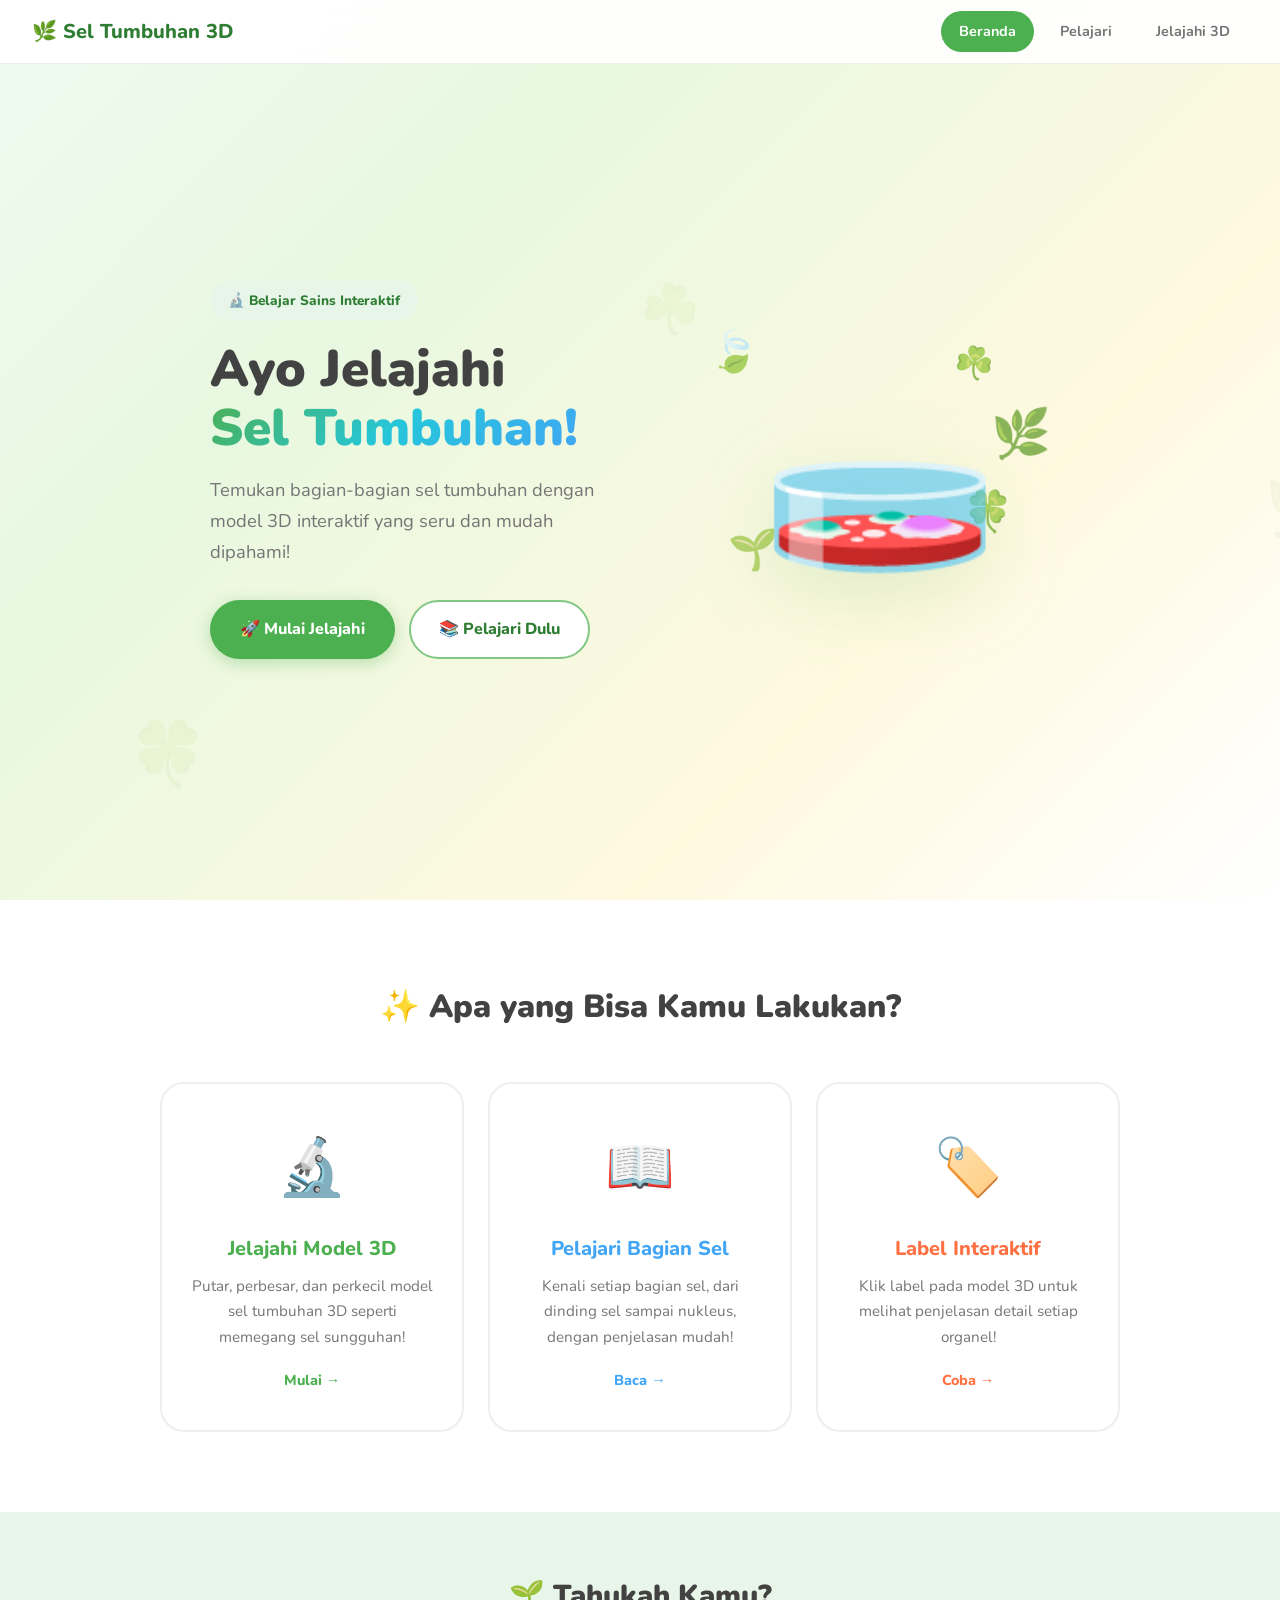
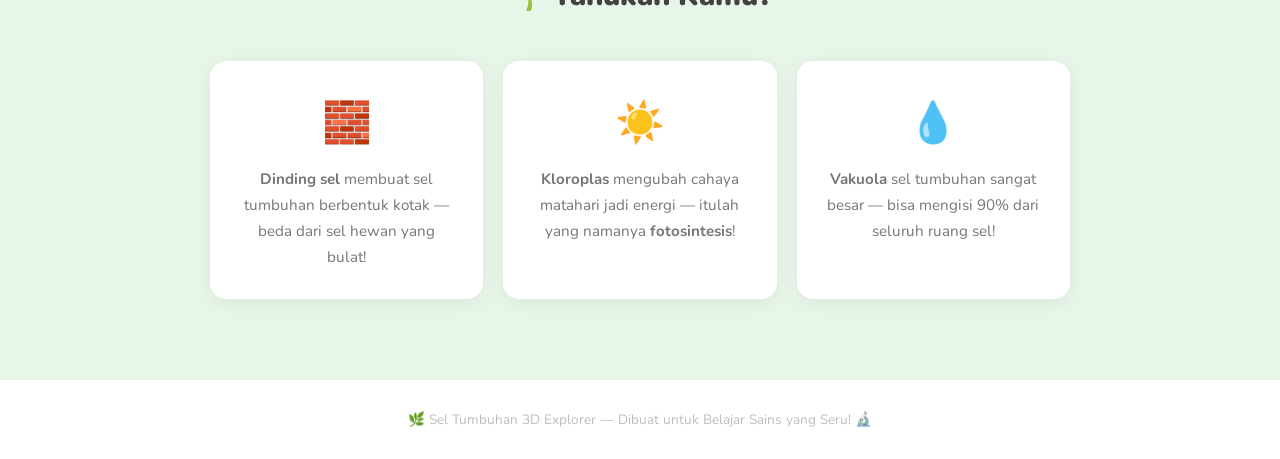
==== index.html @ b7b5b482 "done" ====
<!DOCTYPE html>
<html lang="id">
<head>
  <meta charset="UTF-8">
  <meta name="viewport" content="width=device-width, initial-scale=1.0">
  <title>Sel Tumbuhan 3D - Petualangan Sains</title>
  <link rel="stylesheet" href="style.css">
</head>
<body class="page-landing">

  <!-- Navbar -->
  <nav class="navbar">
    <a href="index.html" class="nav-brand">🌿 Sel Tumbuhan 3D</a>
    <div class="nav-links" id="navLinks">
      <a href="index.html" class="active">Beranda</a>
      <a href="info.html">Pelajari</a>
      <a href="viewer.html">Jelajahi 3D</a>
    </div>
    <button class="nav-hamburger" onclick="document.getElementById('navLinks').classList.toggle('open')">☰</button>
  </nav>

  <!-- Hero -->
  <section class="hero">
    <div class="hero-content">
      <div class="hero-badge">🔬 Belajar Sains Interaktif</div>
      <h1>Ayo Jelajahi<br><span class="text-gradient">Sel Tumbuhan!</span></h1>
      <p>Temukan bagian-bagian sel tumbuhan dengan model 3D interaktif yang seru dan mudah dipahami!</p>
      <div class="hero-buttons">
        <a href="viewer.html" class="btn btn-primary">🚀 Mulai Jelajahi</a>
        <a href="info.html" class="btn btn-secondary">📚 Pelajari Dulu</a>
      </div>
    </div>
    <div class="hero-visual">
      <div class="leaf leaf-1">🍃</div>
      <div class="leaf leaf-2">🌿</div>
      <div class="leaf leaf-3">🌱</div>
      <div class="leaf leaf-4">☘️</div>
      <div class="leaf leaf-5">🍀</div>
      <div class="hero-cell">🧫</div>
    </div>
  </section>

  <!-- Features -->
  <section class="features">
    <h2>✨ Apa yang Bisa Kamu Lakukan?</h2>
    <div class="features-grid">
      <div class="feature-card" style="--card-color: #4CAF50">
        <div class="feature-icon">🔬</div>
        <h3>Jelajahi Model 3D</h3>
        <p>Putar, perbesar, dan perkecil model sel tumbuhan 3D seperti memegang sel sungguhan!</p>
        <a href="viewer.html" class="card-link">Mulai →</a>
      </div>
      <div class="feature-card" style="--card-color: #42A5F5">
        <div class="feature-icon">📖</div>
        <h3>Pelajari Bagian Sel</h3>
        <p>Kenali setiap bagian sel, dari dinding sel sampai nukleus, dengan penjelasan mudah!</p>
        <a href="info.html" class="card-link">Baca →</a>
      </div>
      <div class="feature-card" style="--card-color: #FF7043">
        <div class="feature-icon">🏷️</div>
        <h3>Label Interaktif</h3>
        <p>Klik label pada model 3D untuk melihat penjelasan detail setiap organel!</p>
        <a href="viewer.html" class="card-link">Coba →</a>
      </div>
    </div>
  </section>

  <!-- Fun Facts -->
  <section class="fun-facts">
    <h2>🌱 Tahukah Kamu?</h2>
    <div class="facts-grid">
      <div class="fact-card">
        <span class="fact-emoji">🧱</span>
        <p><strong>Dinding sel</strong> membuat sel tumbuhan berbentuk kotak — beda dari sel hewan yang bulat!</p>
      </div>
      <div class="fact-card">
        <span class="fact-emoji">☀️</span>
        <p><strong>Kloroplas</strong> mengubah cahaya matahari jadi energi — itulah yang namanya <strong>fotosintesis</strong>!</p>
      </div>
      <div class="fact-card">
        <span class="fact-emoji">💧</span>
        <p><strong>Vakuola</strong> sel tumbuhan sangat besar — bisa mengisi 90% dari seluruh ruang sel!</p>
      </div>
    </div>
  </section>

  <!-- Footer -->
  <footer>
    <p>🌿 Sel Tumbuhan 3D Explorer — Dibuat untuk Belajar Sains yang Seru! 🔬</p>
  </footer>

  <!-- Background Decorations -->
  <div class="bg-decoration">
    <div class="deco-leaf dl-1">🍃</div>
    <div class="deco-leaf dl-2">🌿</div>
    <div class="deco-leaf dl-3">🍀</div>
    <div class="deco-leaf dl-4">☘️</div>
  </div>

</body>
</html>
---- style.css ----
@import url('https://fonts.googleapis.com/css2?family=Nunito:wght@400;600;700;800;900&display=swap');

/* ═══════════════════════════════════════════
   CSS Variables
   ═══════════════════════════════════════════ */
:root {
  --green: #4CAF50;
  --green-light: #81C784;
  --green-pale: #E8F5E9;
  --green-dark: #2E7D32;
  --yellow: #FFD54F;
  --yellow-light: #FFF9C4;
  --blue: #42A5F5;
  --blue-light: #BBDEFB;
  --pink: #F06292;
  --orange: #FF7043;
  --purple: #AB47BC;
  --cyan: #26C6DA;
  --red: #EF5350;
  --white: #FFFFFF;
  --gray-50: #FAFAFA;
  --gray-100: #F5F5F5;
  --gray-200: #EEEEEE;
  --gray-400: #BDBDBD;
  --gray-600: #757575;
  --gray-800: #424242;
  --radius: 16px;
  --radius-sm: 10px;
  --radius-lg: 24px;
  --radius-full: 999px;
  --shadow: 0 4px 20px rgba(0,0,0,0.06);
  --shadow-md: 0 6px 24px rgba(0,0,0,0.1);
  --shadow-lg: 0 12px 40px rgba(0,0,0,0.12);
  --transition: 0.3s cubic-bezier(0.4, 0, 0.2, 1);
}

*, *::before, *::after { margin: 0; padding: 0; box-sizing: border-box; }

html { scroll-behavior: smooth; }

body {
  font-family: 'Nunito', sans-serif;
  background: var(--white);
  color: var(--gray-800);
  line-height: 1.7;
  overflow-x: hidden;
  min-height: 100vh;
}

a { text-decoration: none; color: inherit; }
img { max-width: 100%; display: block; }
button { font-family: inherit; cursor: pointer; border: none; }

/* ═══════════════════════════════════════════
   Navbar
   ═══════════════════════════════════════════ */
.navbar {
  position: fixed; top: 0; left: 0; right: 0; z-index: 100;
  display: flex; align-items: center; justify-content: space-between;
  padding: 0 32px; height: 64px;
  background: rgba(255,255,255,0.92);
  backdrop-filter: blur(12px);
  border-bottom: 1px solid var(--gray-200);
}

.nav-brand {
  font-size: 1.25rem; font-weight: 800;
  color: var(--green-dark);
  display: flex; align-items: center; gap: 6px;
}

.nav-links { display: flex; gap: 8px; }

.nav-links a {
  padding: 8px 18px; border-radius: var(--radius-full);
  font-weight: 700; font-size: 0.9rem;
  color: var(--gray-600);
  transition: var(--transition);
}
.nav-links a:hover { background: var(--green-pale); color: var(--green-dark); }
.nav-links a.active { background: var(--green); color: var(--white); }

.nav-hamburger {
  display: none; background: none; border: none;
  font-size: 1.5rem; color: var(--gray-800);
}

/* ═══════════════════════════════════════════
   Buttons
   ═══════════════════════════════════════════ */
.btn {
  display: inline-flex; align-items: center; gap: 8px;
  padding: 14px 28px; border-radius: var(--radius-full);
  font-weight: 800; font-size: 1rem;
  transition: var(--transition);
  border: 2px solid transparent;
}
.btn-primary {
  background: var(--green); color: var(--white);
  box-shadow: 0 4px 16px rgba(76,175,80,0.35);
}
.btn-primary:hover { background: var(--green-dark); transform: translateY(-2px); box-shadow: 0 8px 24px rgba(76,175,80,0.4); }

.btn-secondary {
  background: var(--white); color: var(--green-dark);
  border-color: var(--green-light);
}
.btn-secondary:hover { background: var(--green-pale); transform: translateY(-2px); }

.btn-sm { padding: 10px 20px; font-size: 0.85rem; }

/* ═══════════════════════════════════════════
   LANDING PAGE
   ═══════════════════════════════════════════ */

/* Hero */
.hero {
  min-height: 100vh; padding: 100px 32px 60px;
  display: flex; align-items: center; justify-content: center;
  gap: 60px;
  background: linear-gradient(135deg, #f0faf1 0%, #e8f8e0 30%, #fff9e0 70%, #fff 100%);
  position: relative; overflow: hidden;
}

.hero-content { max-width: 520px; z-index: 2; }

.hero-badge {
  display: inline-block;
  padding: 8px 18px; border-radius: var(--radius-full);
  background: var(--green-pale); color: var(--green-dark);
  font-weight: 800; font-size: 0.85rem;
  margin-bottom: 20px;
}

.hero h1 {
  font-size: 3.2rem; font-weight: 900; line-height: 1.15;
  margin-bottom: 16px;
}

.text-gradient {
  background: linear-gradient(135deg, var(--green) 0%, var(--cyan) 50%, var(--blue) 100%);
  -webkit-background-clip: text; background-clip: text;
  -webkit-text-fill-color: transparent;
}

.hero p {
  font-size: 1.15rem; color: var(--gray-600);
  margin-bottom: 32px; max-width: 420px;
}

.hero-buttons { display: flex; gap: 14px; flex-wrap: wrap; }

.hero-visual {
  position: relative; width: 380px; height: 380px;
  flex-shrink: 0; z-index: 1;
}

.hero-cell {
  width: 100%; height: 100%;
  display: flex; align-items: center; justify-content: center;
  font-size: 12rem;
  filter: drop-shadow(0 20px 40px rgba(76,175,80,0.2));
  animation: hero-float 4s ease-in-out infinite;
}

@keyframes hero-float {
  0%, 100% { transform: translateY(0); }
  50% { transform: translateY(-20px); }
}

/* Floating leaves */
.leaf {
  position: absolute; font-size: 2.5rem;
  animation: leaf-float 6s ease-in-out infinite;
  opacity: 0.7; z-index: 0;
}
.leaf-1 { top: 10%; left: 5%; animation-delay: 0s; }
.leaf-2 { top: 30%; right: 5%; animation-delay: 1s; font-size: 3rem; }
.leaf-3 { bottom: 20%; left: 10%; animation-delay: 2s; }
.leaf-4 { top: 15%; right: 20%; animation-delay: 0.5s; font-size: 2rem; }
.leaf-5 { bottom: 30%; right: 15%; animation-delay: 3s; }

@keyframes leaf-float {
  0%, 100% { transform: translateY(0) rotate(0deg); }
  25% { transform: translateY(-15px) rotate(5deg); }
  50% { transform: translateY(-8px) rotate(-3deg); }
  75% { transform: translateY(-20px) rotate(8deg); }
}

/* Features */
.features {
  padding: 80px 32px;
  text-align: center;
}
.features > h2 {
  font-size: 2rem; font-weight: 900;
  margin-bottom: 48px;
}
.features-grid {
  display: grid; grid-template-columns: repeat(auto-fit, minmax(280px, 1fr));
  gap: 24px; max-width: 960px; margin: 0 auto;
}

.feature-card {
  background: var(--white);
  border: 2px solid var(--gray-200);
  border-radius: var(--radius-lg);
  padding: 36px 28px;
  transition: var(--transition);
  text-align: center;
}
.feature-card:hover {
  transform: translateY(-6px);
  box-shadow: var(--shadow-lg);
  border-color: var(--card-color, var(--green));
}
.feature-icon {
  font-size: 3.5rem; margin-bottom: 16px;
  display: inline-block;
  animation: icon-bounce 2s ease-in-out infinite;
}
@keyframes icon-bounce {
  0%, 100% { transform: scale(1); }
  50% { transform: scale(1.1); }
}
.feature-card h3 {
  font-size: 1.25rem; font-weight: 800; margin-bottom: 8px;
  color: var(--card-color, var(--green-dark));
}
.feature-card p {
  font-size: 0.95rem; color: var(--gray-600); margin-bottom: 16px;
}
.card-link {
  font-weight: 800; font-size: 0.9rem;
  color: var(--card-color, var(--green));
}
.card-link:hover { text-decoration: underline; }

/* Fun Facts */
.fun-facts {
  padding: 60px 32px 80px;
  background: var(--green-pale);
  text-align: center;
}
.fun-facts > h2 { font-size: 1.8rem; font-weight: 900; margin-bottom: 40px; }

.facts-grid {
  display: grid; grid-template-columns: repeat(auto-fit, minmax(250px, 1fr));
  gap: 20px; max-width: 860px; margin: 0 auto;
}
.fact-card {
  background: var(--white);
  border-radius: var(--radius);
  padding: 28px;
  box-shadow: var(--shadow);
  text-align: center;
  transition: var(--transition);
}
.fact-card:hover { transform: translateY(-4px); box-shadow: var(--shadow-md); }
.fact-emoji { font-size: 2.5rem; display: block; margin-bottom: 10px; }
.fact-card p { font-size: 0.95rem; color: var(--gray-600); }

/* Footer */
footer {
  padding: 28px 32px;
  text-align: center;
  border-top: 1px solid var(--gray-200);
  color: var(--gray-400);
  font-size: 0.85rem;
}

/* BG decorations */
.bg-decoration {
  position: fixed; top: 0; left: 0; right: 0; bottom: 0;
  pointer-events: none; z-index: 0;
}
.deco-leaf {
  position: absolute; font-size: 4rem; opacity: 0.06;
  animation: deco-drift 20s linear infinite;
}
.dl-1 { top: 10%; left: -5%; animation-duration: 25s; }
.dl-2 { top: 50%; right: -5%; animation-duration: 30s; animation-delay: 5s; }
.dl-3 { bottom: 10%; left: 10%; animation-duration: 22s; animation-delay: 8s; }
.dl-4 { top: 30%; left: 50%; animation-duration: 28s; animation-delay: 12s; font-size: 3rem; }

@keyframes deco-drift {
  0% { transform: translateY(0) rotate(0deg); opacity: 0.06; }
  50% { transform: translateY(-40px) rotate(180deg); opacity: 0.1; }
  100% { transform: translateY(0) rotate(360deg); opacity: 0.06; }
}

/* ═══════════════════════════════════════════
   INFO PAGE
   ═══════════════════════════════════════════ */
.info-header {
  padding: 100px 32px 48px;
  text-align: center;
  background: linear-gradient(135deg, #e8f5e9, #e3f2fd);
}
.info-header h1 { font-size: 2.5rem; font-weight: 900; margin-bottom: 12px; }
.info-header p { font-size: 1.05rem; color: var(--gray-600); max-width: 500px; margin: 0 auto; }

.organelles {
  padding: 48px 32px 80px;
  max-width: 1100px; margin: 0 auto;
}
.organelles-grid {
  display: grid; grid-template-columns: repeat(auto-fill, minmax(300px, 1fr));
  gap: 24px;
}

.org-card {
  background: var(--white);
  border: 2px solid var(--gray-200);
  border-radius: var(--radius-lg);
  padding: 28px;
  transition: var(--transition);
  cursor: pointer;
  position: relative;
  overflow: hidden;
}
.org-card::before {
  content: '';
  position: absolute; top: 0; left: 0; right: 0;
  height: 5px; border-radius: var(--radius-lg) var(--radius-lg) 0 0;
  background: var(--org-color, var(--green));
}
.org-card:hover {
  transform: translateY(-4px);
  box-shadow: 0 8px 30px color-mix(in srgb, var(--org-color, var(--green)) 20%, transparent);
  border-color: var(--org-color, var(--green));
}

.org-card .org-top { display: flex; align-items: center; gap: 14px; margin-bottom: 12px; }
.org-card .org-emoji { font-size: 2.5rem; }
.org-card .org-title { font-size: 1.15rem; font-weight: 800; }
.org-card .org-subtitle { font-size: 0.8rem; color: var(--gray-400); font-weight: 600; }
.org-card .org-desc { font-size: 0.92rem; color: var(--gray-600); line-height: 1.6; }
.org-card .org-fun {
  margin-top: 14px;
  padding: 12px 16px;
  background: var(--gray-50);
  border-radius: var(--radius-sm);
  font-size: 0.85rem;
  color: var(--gray-600);
  display: none;
}
.org-card .org-fun .fun-label {
  font-weight: 800; color: var(--org-color, var(--green));
  display: block; margin-bottom: 4px;
}
.org-card.expanded .org-fun { display: block; }
.org-card .expand-hint {
  margin-top: 12px;
  font-size: 0.78rem;
  color: var(--gray-400);
  font-weight: 700;
  text-align: center;
}
.org-card.expanded .expand-hint { display: none; }

.info-cta {
  text-align: center;
  padding: 40px 32px 20px;
  max-width: 1100px; margin: 0 auto;
}
.info-cta p { font-size: 1.1rem; color: var(--gray-600); margin-bottom: 18px; }

/* ═══════════════════════════════════════════
   VIEWER PAGE
   ═══════════════════════════════════════════ */
.page-viewer { height: 100vh; display: flex; flex-direction: column; overflow: hidden; }

.viewer-nav {
  display: flex; align-items: center; justify-content: space-between;
  padding: 0 20px; height: 56px; flex-shrink: 0;
  background: var(--white);
  border-bottom: 1px solid var(--gray-200);
  z-index: 50;
}
.viewer-nav .vn-left { display: flex; align-items: center; gap: 12px; }
.viewer-nav .vn-back {
  width: 36px; height: 36px; border-radius: var(--radius-sm);
  background: var(--gray-100); color: var(--gray-600);
  display: flex; align-items: center; justify-content: center;
  font-size: 1.1rem; transition: var(--transition);
}
.viewer-nav .vn-back:hover { background: var(--green-pale); color: var(--green-dark); }
.viewer-nav .vn-title { font-weight: 800; font-size: 1rem; color: var(--green-dark); }
.viewer-nav .vn-right { display: flex; gap: 8px; }

.vn-btn {
  height: 36px; padding: 0 14px; border-radius: var(--radius-sm);
  background: var(--gray-100); color: var(--gray-600);
  font-weight: 700; font-size: 0.82rem;
  display: flex; align-items: center; gap: 6px;
  transition: var(--transition);
}
.vn-btn:hover { background: var(--green-pale); color: var(--green-dark); }
.vn-btn.active { background: var(--green); color: var(--white); }

/* Viewport & canvas */
.viewer-body { flex: 1; display: flex; position: relative; overflow: hidden; }

#viewer-wrap {
  flex: 1; position: relative;
  background: linear-gradient(180deg, #f5f9f5 0%, #eef5ee 100%);
}
#three-canvas { display: block; width: 100%; height: 100%; }

/* Loading */
#loading {
  position: absolute; inset: 0;
  display: flex; flex-direction: column;
  align-items: center; justify-content: center;
  background: var(--white);
  z-index: 30;
  transition: opacity 0.4s;
}
#loading.hidden { opacity: 0; pointer-events: none; }

.spinner {
  width: 48px; height: 48px;
  border: 4px solid var(--green-pale);
  border-top-color: var(--green);
  border-radius: 50%;
  animation: spin 0.8s linear infinite;
  margin-bottom: 16px;
}
@keyframes spin { to { transform: rotate(360deg); } }

.progress-wrap {
  width: 200px; height: 6px;
  background: var(--gray-200);
  border-radius: var(--radius-full);
  overflow: hidden; margin-bottom: 10px;
}
#progress-bar {
  height: 100%; width: 0%;
  background: linear-gradient(90deg, var(--green-light), var(--green));
  border-radius: var(--radius-full);
  transition: width 0.3s;
}
#load-label { font-size: 0.82rem; color: var(--gray-400); font-weight: 600; }

/* Controls hint */
#controls-hint {
  position: absolute; bottom: 20px; left: 50%;
  transform: translateX(-50%);
  background: rgba(255,255,255,0.9);
  backdrop-filter: blur(8px);
  padding: 10px 20px; border-radius: var(--radius-full);
  font-size: 0.8rem; color: var(--gray-600);
  box-shadow: var(--shadow);
  transition: opacity 0.5s; z-index: 10;
  white-space: nowrap;
}
#controls-hint span { color: var(--green); font-weight: 700; }

/* Viewer plant background decorations */
.viewer-plants {
  position: fixed; inset: 0;
  pointer-events: none; z-index: 0;
  overflow: hidden;
}
.vp {
  position: absolute;
  font-size: 3.5rem;
  opacity: 0.25;
  filter: hue-rotate(-10deg) saturate(2.5) brightness(0.6);
  animation: vp-sway 12s ease-in-out infinite;
}
.vp-1 { bottom: 3%; left: 2%; font-size: 5rem; animation-delay: 0s; }
.vp-2 { top: 10%; right: 2%; font-size: 3.5rem; animation-delay: 2s; }
.vp-3 { bottom: 12%; right: 5%; font-size: 4.5rem; animation-delay: 4s; }
.vp-4 { top: 38%; left: 1%; font-size: 3rem; animation-delay: 1s; }
.vp-5 { bottom: 38%; right: 1%; font-size: 3.5rem; animation-delay: 3s; }
.vp-6 { top: 6%; left: 7%; font-size: 2.8rem; animation-delay: 5s; }

@keyframes vp-sway {
  0%, 100% { transform: translateY(0) rotate(0deg); }
  25% { transform: translateY(-8px) rotate(3deg); }
  50% { transform: translateY(-4px) rotate(-2deg); }
  75% { transform: translateY(-12px) rotate(5deg); }
}

/* Settings Panel */
.settings-panel {
  width: 300px; flex-shrink: 0;
  background: var(--white);
  border-left: 1px solid var(--gray-200);
  overflow-y: auto;
  padding: 20px;
  transition: margin-right var(--transition);
  z-index: 20;
}
.settings-panel.hidden { margin-right: -300px; }

.sp-section { margin-bottom: 24px; }
.sp-section h3 {
  font-size: 0.78rem; font-weight: 800;
  text-transform: uppercase; letter-spacing: 1px;
  color: var(--gray-400);
  margin-bottom: 12px;
}

.sp-layer {
  display: flex; align-items: center; gap: 10px;
  padding: 10px 14px; border-radius: var(--radius-sm);
  border: 2px solid var(--gray-200);
  cursor: pointer; margin-bottom: 8px;
  transition: var(--transition);
  font-weight: 700; font-size: 0.9rem;
}
.sp-layer:hover { border-color: var(--green-light); }
.sp-layer.active { border-color: var(--green); background: var(--green-pale); }

.sp-dot { width: 12px; height: 12px; border-radius: 50%; flex-shrink: 0; }
.sp-check {
  margin-left: auto;
  width: 22px; height: 22px; border-radius: 6px;
  background: var(--gray-200); color: transparent;
  display: flex; align-items: center; justify-content: center;
  font-size: 0.75rem; font-weight: 800;
  transition: var(--transition);
}
.sp-layer.active .sp-check { background: var(--green); color: var(--white); }

/* Sliders */
.sp-slider label {
  display: flex; justify-content: space-between;
  font-size: 0.85rem; font-weight: 700;
  color: var(--gray-600); margin-bottom: 6px;
}
.sp-slider label span { color: var(--green); }
.sp-slider input[type=range] {
  -webkit-appearance: none; appearance: none;
  width: 100%; height: 6px;
  background: var(--gray-200);
  border-radius: var(--radius-full);
  outline: none;
  margin-bottom: 14px;
}
.sp-slider input[type=range]::-webkit-slider-thumb {
  -webkit-appearance: none; appearance: none;
  width: 18px; height: 18px; border-radius: 50%;
  background: var(--green);
  cursor: pointer;
  box-shadow: 0 2px 6px rgba(76,175,80,0.4);
}

/* Organelle tags in settings */
.sp-tags { display: flex; flex-wrap: wrap; gap: 6px; }
.sp-tag {
  padding: 6px 12px; border-radius: var(--radius-full);
  background: var(--gray-100);
  font-size: 0.78rem; font-weight: 700;
  cursor: pointer;
  transition: var(--transition);
}
.sp-tag:hover { background: var(--green-pale); color: var(--green-dark); }

/* Settings buttons row */
.sp-btns { display: flex; flex-direction: column; gap: 8px; }
.sp-btn {
  width: 100%;
  padding: 12px;
  border-radius: var(--radius-sm);
  font-weight: 800; font-size: 0.85rem;
  text-align: center;
  transition: var(--transition);
}
.sp-btn-primary { background: var(--green); color: var(--white); }
.sp-btn-primary:hover { background: var(--green-dark); }
.sp-btn-outline {
  background: var(--white); color: var(--gray-600);
  border: 2px solid var(--gray-200);
}
.sp-btn-outline:hover { border-color: var(--green-light); color: var(--green-dark); }

/* ── 3D Labels ───────────────────────────── */
.label3d {
  display: flex; align-items: center; gap: 6px;
  background: rgba(255,255,255,0.92);
  backdrop-filter: blur(6px);
  padding: 6px 14px 6px 8px;
  border-radius: var(--radius-full);
  border: 2px solid var(--lc, var(--green));
  box-shadow: 0 2px 12px rgba(0,0,0,0.1);
  cursor: pointer;
  pointer-events: auto;
  transition: box-shadow 0.2s ease, filter 0.2s ease;
  white-space: nowrap;
  font-family: 'Nunito', sans-serif;
}
.label3d:hover {
  box-shadow: 0 4px 20px rgba(0,0,0,0.15);
  filter: brightness(1.05);
}
.label3d .lnum {
  width: 22px; height: 22px; border-radius: 50%;
  background: var(--lc, var(--green));
  color: var(--white);
  display: flex; align-items: center; justify-content: center;
  font-size: 0.7rem; font-weight: 900;
  flex-shrink: 0;
}
.label3d .lname {
  font-size: 0.78rem; font-weight: 800; color: var(--gray-800);
}
.label3d .lsub {
  font-size: 0.65rem; font-weight: 600; color: var(--gray-400);
  margin-left: -2px;
}

/* ── Info Popup ──────────────────────────── */
#info-popup {
  display: none;
  position: absolute;
  top: 50%; left: 50%;
  transform: translate(-50%, -50%);
  width: 370px;
  max-width: calc(100% - 32px);
  background: var(--white);
  border-radius: var(--radius-lg);
  box-shadow: 0 16px 48px rgba(0,0,0,0.18);
  border: 2px solid var(--gray-200);
  padding: 28px;
  z-index: 40;
  max-height: 70vh;
  overflow-y: auto;
}
#info-popup.visible { display: block; animation: popIn 0.25s ease; }

@keyframes popIn {
  from { opacity: 0; transform: translate(-50%, -50%) scale(0.9); }
  to { opacity: 1; transform: translate(-50%, -50%) scale(1); }
}

#info-popup .popup-close {
  position: absolute; top: 14px; right: 14px;
  background: var(--gray-100);
  width: 30px; height: 30px; border-radius: 50%;
  display: flex; align-items: center; justify-content: center;
  font-size: 0.9rem; color: var(--gray-400);
  cursor: pointer; transition: var(--transition);
}
#info-popup .popup-close:hover { background: var(--gray-200); color: var(--gray-800); }

#info-popup .popup-header { display: flex; align-items: center; gap: 12px; margin-bottom: 14px; }
#info-popup .popup-icon { font-size: 1.8rem; }
#info-popup .popup-num {
  width: 28px; height: 28px; border-radius: 50%;
  background: var(--popup-color, var(--green));
  color: var(--white);
  display: flex; align-items: center; justify-content: center;
  font-size: 0.8rem; font-weight: 900;
}
#info-popup .popup-name { font-size: 1.15rem; font-weight: 900; }
#info-popup .popup-sub { font-size: 0.8rem; color: var(--gray-400); font-weight: 600; }

#info-popup .popup-desc {
  font-size: 0.9rem; color: var(--gray-600);
  line-height: 1.6; margin-bottom: 14px;
  padding-bottom: 14px;
  border-bottom: 1px solid var(--gray-200);
}

#info-popup .popup-detail { list-style: none; }
#info-popup .popup-detail li {
  font-size: 0.85rem; color: var(--gray-600);
  padding: 4px 0 4px 18px; position: relative;
}
#info-popup .popup-detail li::before {
  content: '●';
  position: absolute; left: 0;
  color: var(--popup-color, var(--green));
  font-size: 0.6rem;
}

/* ═══════════════════════════════════════════
   Responsive
   ═══════════════════════════════════════════ */
@media (max-width: 768px) {
  .hero {
    flex-direction: column; padding: 90px 24px 40px;
    text-align: center; gap: 30px;
  }
  .hero h1 { font-size: 2.2rem; }
  .hero p { margin-left: auto; margin-right: auto; }
  .hero-buttons { justify-content: center; }
  .hero-visual { width: 240px; height: 240px; }
  .hero-cell { font-size: 8rem; }

  .nav-links { display: none; }
  .nav-links.open {
    display: flex; flex-direction: column;
    position: fixed; top: 64px; left: 0; right: 0;
    background: var(--white); padding: 16px;
    border-bottom: 1px solid var(--gray-200);
    box-shadow: var(--shadow);
  }
  .nav-hamburger { display: block; }

  .features { padding: 48px 24px; }
  .features > h2 { font-size: 1.6rem; }

  .info-header h1 { font-size: 1.8rem; }
  .organelles { padding: 32px 16px 60px; }
  .organelles-grid { grid-template-columns: 1fr; }

  .settings-panel { position: absolute; right: 0; top: 0; bottom: 0; }
  .settings-panel.hidden { margin-right: -300px; }

  #info-popup { top: 50%; left: 50%; right: auto; bottom: auto; width: calc(100% - 24px); max-width: 370px; }
}

@media (max-width: 480px) {
  .hero h1 { font-size: 1.8rem; }
  .hero-visual { width: 180px; height: 180px; }
  .hero-cell { font-size: 6rem; }
  .btn { padding: 12px 22px; font-size: 0.9rem; }
}
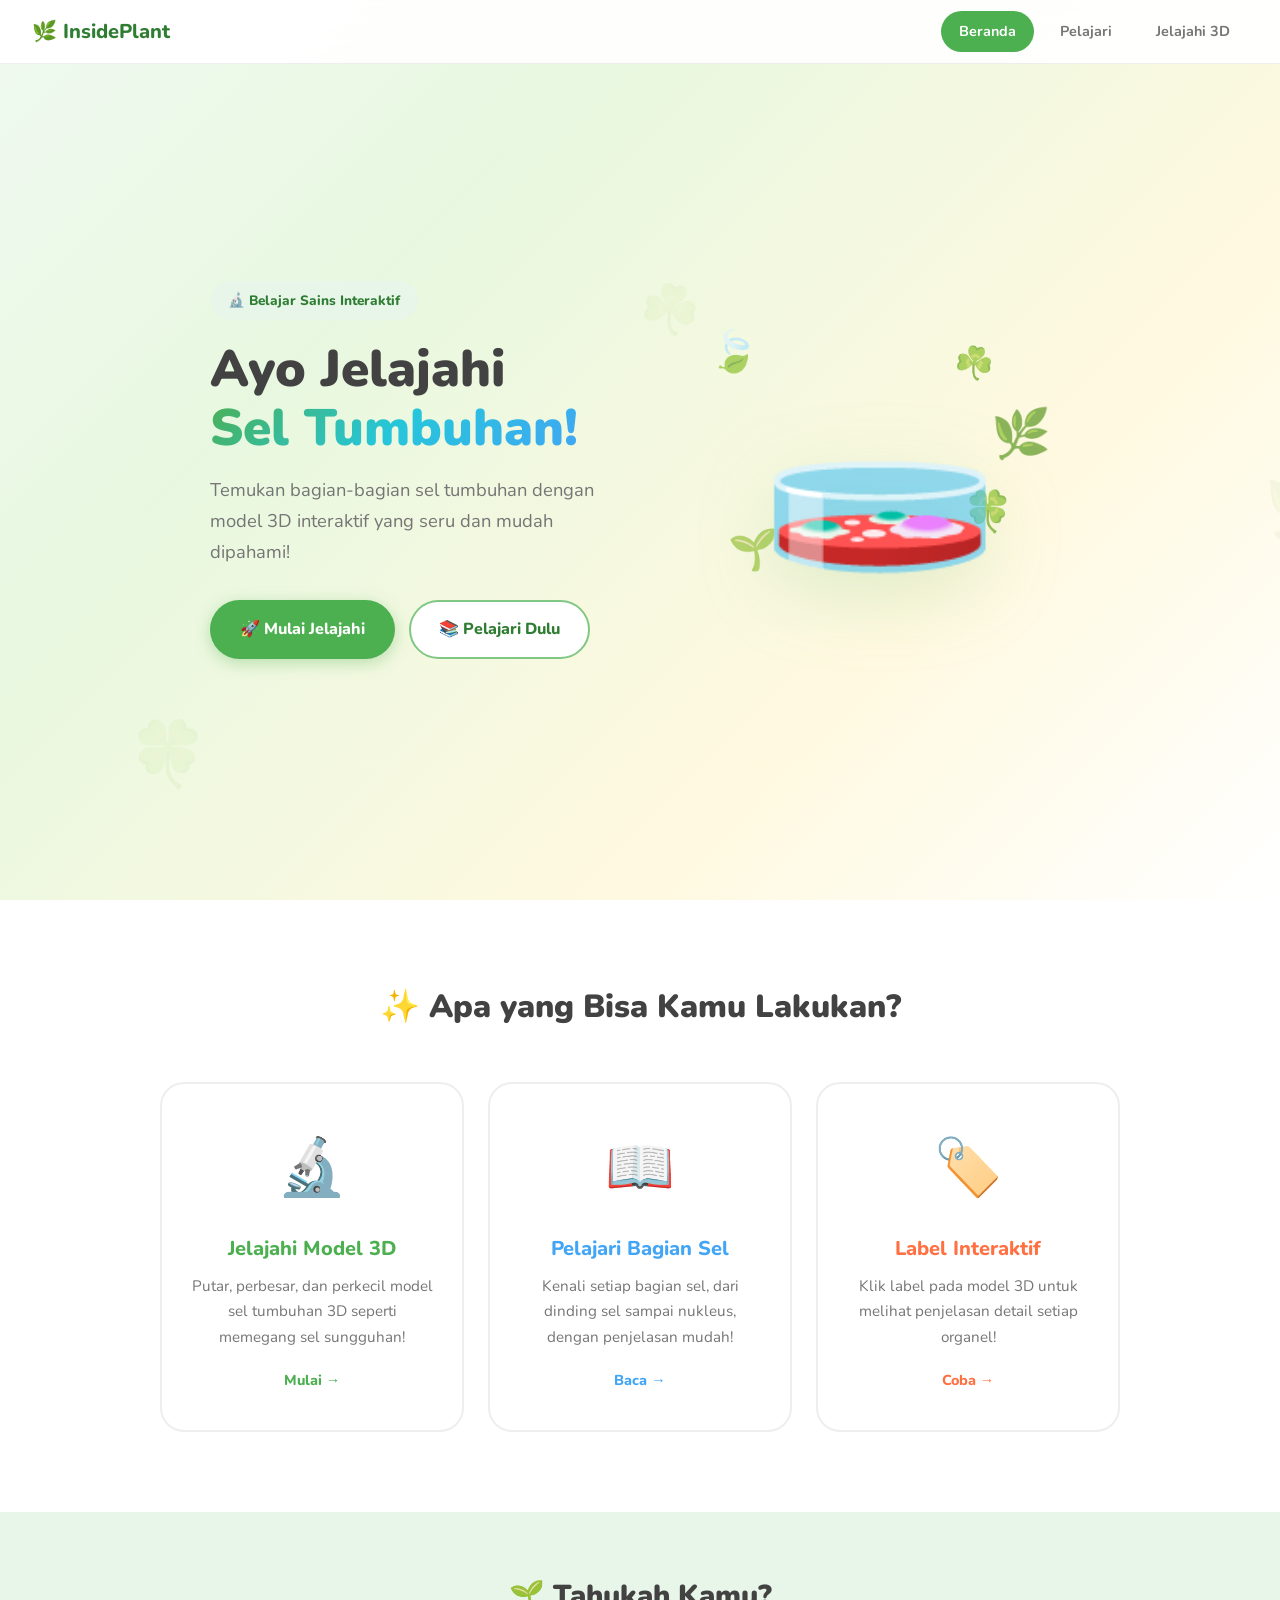
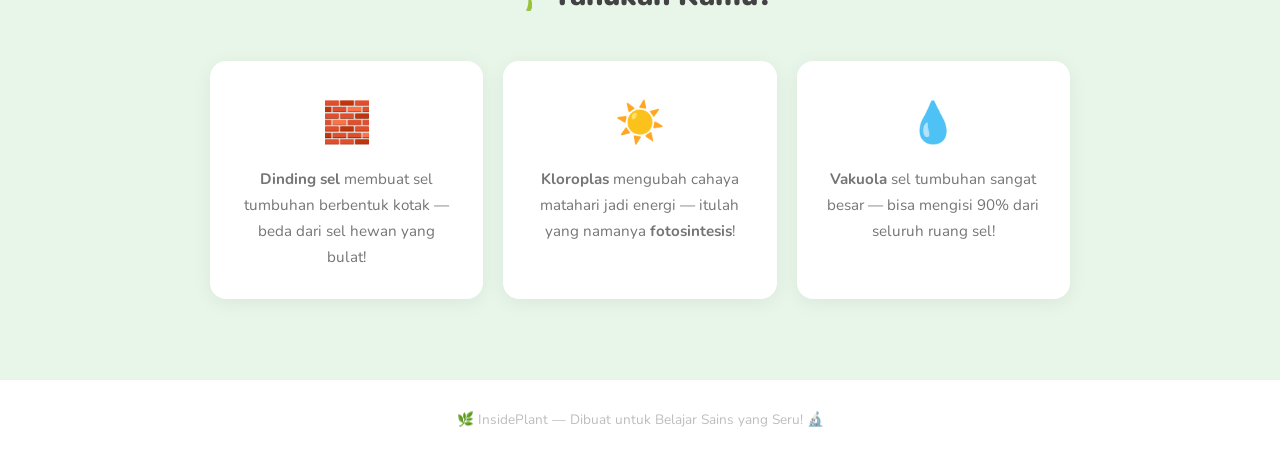
==== commit a31462e2: "done" ====
--- a/index.html
+++ b/index.html
@@ -3,14 +3,14 @@
 <head>
   <meta charset="UTF-8">
   <meta name="viewport" content="width=device-width, initial-scale=1.0">
-  <title>Sel Tumbuhan 3D - Petualangan Sains</title>
+  <title>InsidePlant - Petualangan Sains</title>
   <link rel="stylesheet" href="style.css">
 </head>
 <body class="page-landing">
 
   <!-- Navbar -->
   <nav class="navbar">
-    <a href="index.html" class="nav-brand">🌿 Sel Tumbuhan 3D</a>
+    <a href="index.html" class="nav-brand">🌿 InsidePlant</a>
     <div class="nav-links" id="navLinks">
       <a href="index.html" class="active">Beranda</a>
       <a href="info.html">Pelajari</a>
@@ -86,7 +86,7 @@
 
   <!-- Footer -->
   <footer>
-    <p>🌿 Sel Tumbuhan 3D Explorer — Dibuat untuk Belajar Sains yang Seru! 🔬</p>
+    <p>🌿 InsidePlant — Dibuat untuk Belajar Sains yang Seru! 🔬</p>
   </footer>
 
   <!-- Background Decorations -->
